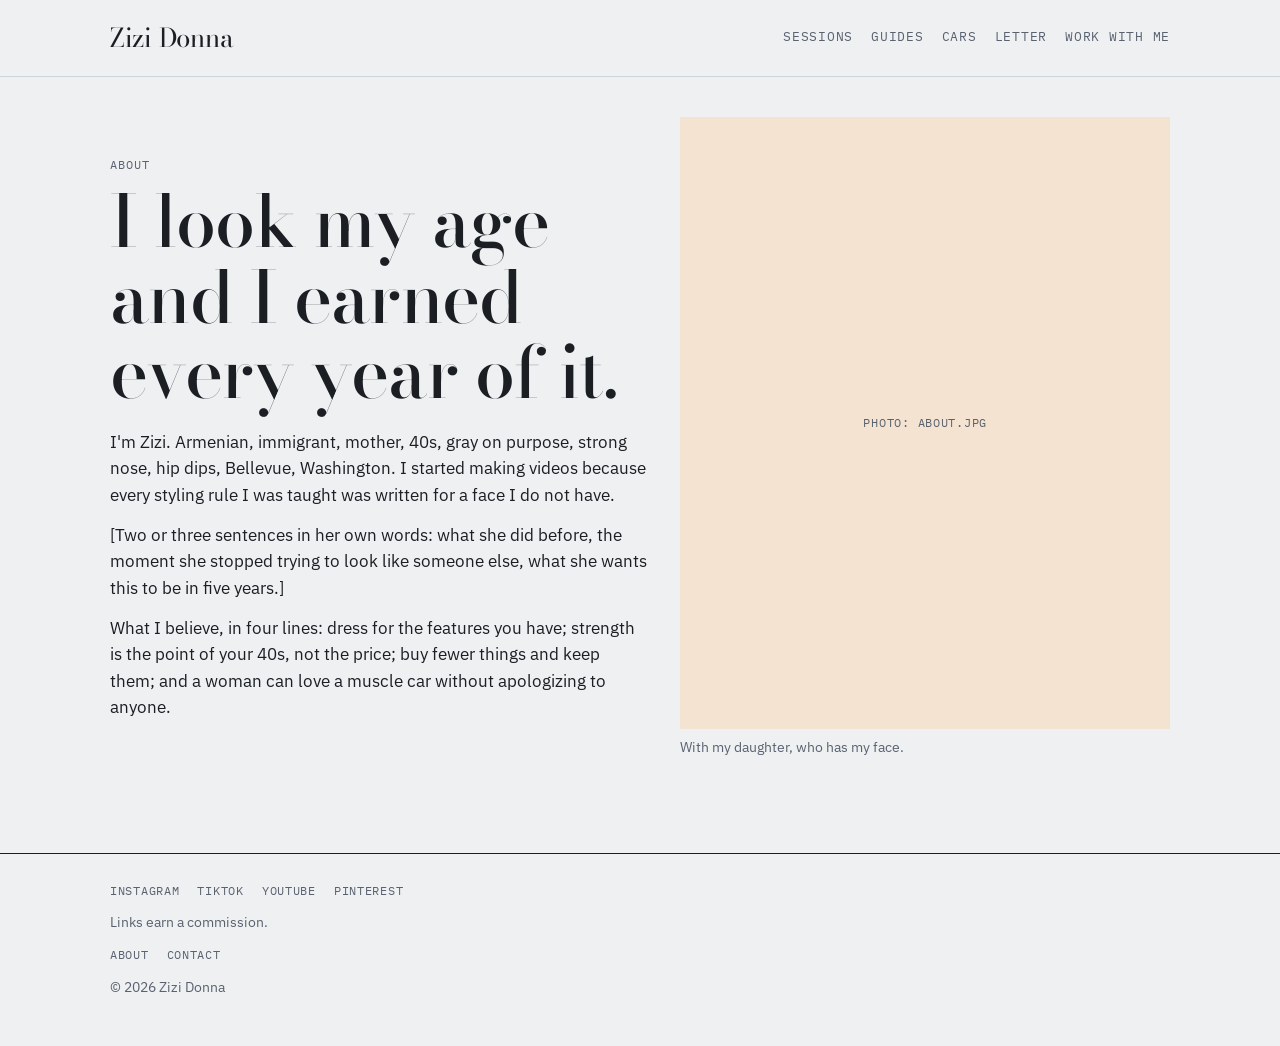
==== about/index.html @ f85c247a "Add files via upload" ====
<!doctype html>
<html lang="en">
<head>
<meta charset="utf-8">
<meta name="viewport" content="width=device-width, initial-scale=1">
<title>About Zizi Donna</title>
<meta name="description" content="Armenian, immigrant, mother, 40s, gray on purpose. Why she started and where it is going.">
<link rel="canonical" href="https://zizidonna.com/about/">
<meta property="og:type" content="profile">
<meta property="og:url" content="https://zizidonna.com/about/">
<meta property="og:title" content="About Zizi Donna">
<meta property="og:description" content="I look my age and I earned every year of it.">
<meta property="og:image" content="https://zizidonna.com/assets/img/about.jpg">
<link rel="icon" href="/assets/favicon.svg" type="image/svg+xml">
<link rel="preconnect" href="https://fonts.googleapis.com">
<link rel="preconnect" href="https://fonts.gstatic.com" crossorigin>
<link rel="stylesheet" href="https://fonts.googleapis.com/css2?family=Bodoni+Moda:opsz,wght@6..96,400;6..96,500&family=IBM+Plex+Sans:wght@400;500;600&family=IBM+Plex+Mono:wght@400;500&display=swap">
<link rel="stylesheet" href="/assets/style.css">
</head>
<body>
<a class="skip" href="#main">Skip to content</a>
<header class="site">
  <div class="wrap">
    <a class="logo" href="/">Zizi Donna</a>
    <nav class="main" aria-label="Main">
      <a href="/sessions/">Sessions</a>
      <a href="/guides/">Guides</a>
      <a href="/cars/">Cars</a>
      <a href="/letter/">Letter</a>
      <a href="/brands/">Work with me</a>
    </nav>
  </div>
</header>

<main id="main">
  <section class="wrap hero" style="padding-block:40px">
    <div>
      <p class="eyebrow">About</p>
      <h1>I look my age and I earned every year of it.</h1>
      <p style="margin-top:18px">I'm Zizi. Armenian, immigrant, mother, 40s, gray on purpose, strong nose, hip dips, Bellevue, Washington. I started making videos because every styling rule I was taught was written for a face I do not have.</p>
      <p data-todo="about-her-words">[Two or three sentences in her own words: what she did before, the moment she stopped trying to look like someone else, what she wants this to be in five years.]</p>
      <p>What I believe, in four lines: dress for the features you have; strength is the point of your 40s, not the price; buy fewer things and keep them; and a woman can love a muscle car without apologizing to anyone.</p>
    </div>
    <div class="photo">
      <img src="/assets/img/about.jpg" alt="Zizi and her daughter walking together" onerror="this.hidden=true;this.nextElementSibling.hidden=false">
      <div class="missing" hidden>Photo: about.jpg</div>
      <p class="fine" style="margin-top:8px">With my daughter, who has my face.</p>
    </div>
  </section>
</main>

<footer class="site">
  <div class="wrap">
    <nav aria-label="Social">
      <a href="https://www.instagram.com/zizidonna" rel="me">Instagram</a>
      <a href="https://www.tiktok.com/@zizidonna" rel="me">TikTok</a>
      <a href="https://www.youtube.com/@zizidonna" rel="me">YouTube</a>
      <a href="https://www.pinterest.com/zizidonna/" rel="me">Pinterest</a>
    </nav>
    <div>Links earn a commission.</div>
    <nav aria-label="Footer"><a href="/about/" aria-current="page">About</a><a href="/contact/">Contact</a></nav>
    <div>© 2026 Zizi Donna</div>
  </div>
</footer>
</body>
</html>
---- assets/style.css ----
/* zizidonna.com — one stylesheet. Identity: Bodoni display over a cool undyed-linen ground, apricot accent (Armenia's fruit) used sparingly. */
:root {
  --bg: #eef0f2;
  --surface: #f8f9fa;
  --fg: #1b1e23;
  --muted: #5a6270;
  --rule: #cfd4da;
  --accent: #c96f1f;
  --accent-dark: #a85a16;
  --accent-soft: #f4e3d1;
  --display: "Bodoni Moda", "Didot", "Bodoni 72", Georgia, serif;
  --body: "IBM Plex Sans", "Helvetica Neue", Arial, sans-serif;
  --mono: "IBM Plex Mono", "SF Mono", Menlo, monospace;
}
* { box-sizing: border-box; }
[hidden] { display: none !important; }
html { scroll-behavior: smooth; }
body { margin: 0; background: var(--bg); color: var(--fg); font: 17px/1.55 var(--body); -webkit-font-smoothing: antialiased; }
img { max-width: 100%; display: block; }
a { color: inherit; text-decoration-color: var(--accent); text-underline-offset: 2px; }
:focus-visible { outline: 2px solid var(--accent); outline-offset: 2px; }

.skip { position: absolute; left: -999px; top: 0; }
.skip:focus { left: 16px; top: 16px; background: var(--fg); color: #fff; padding: 8px 12px; z-index: 100; }

.wrap { max-width: 1100px; margin: 0 auto; padding-left: max(20px, env(safe-area-inset-left)); padding-right: max(20px, env(safe-area-inset-right)); }

/* Header */
header.site { border-bottom: 1px solid var(--rule); }
header.site .wrap { display: flex; flex-wrap: wrap; align-items: center; justify-content: space-between; gap: 8px 24px; padding-block: 18px; }
.logo { font-family: var(--display); font-size: 26px; text-decoration: none; letter-spacing: -.01em; }
nav.main { display: flex; flex-wrap: wrap; gap: 4px 18px; font-family: var(--mono); font-size: 12.5px; letter-spacing: .06em; text-transform: uppercase; }
nav.main a { text-decoration: none; color: var(--muted); padding: 6px 0; border-bottom: 2px solid transparent; }
nav.main a[aria-current="page"], nav.main a:hover { color: var(--fg); border-bottom-color: var(--accent); }

/* Type */
h1, h2, h3 { font-family: var(--display); font-weight: 500; line-height: 1.05; letter-spacing: -.01em; text-wrap: balance; margin: 0; }
h1 { font-size: clamp(38px, 7vw, 72px); }
h2 { font-size: clamp(28px, 4vw, 40px); }
h3 { font-size: 22px; }
.eyebrow { font-family: var(--mono); font-size: 12px; letter-spacing: .08em; text-transform: uppercase; color: var(--muted); margin: 0 0 10px; }
.lede { font-size: 19px; color: var(--muted); max-width: 60ch; margin: 14px 0 0; }
p { max-width: 66ch; margin: 0 0 14px; }
.fine { font-size: 14px; color: var(--muted); }

/* Sections */
section { padding-block: 56px; }
section + section { border-top: 1px solid var(--rule); }

/* Buttons */
.btn { display: inline-block; font-family: var(--mono); font-size: 13px; letter-spacing: .06em; text-transform: uppercase; text-decoration: none; padding: 14px 20px; border: 1px solid var(--fg); color: var(--fg); background: transparent; cursor: pointer; }
.btn:hover { background: var(--fg); color: #fff; }
.btn.primary { background: var(--accent); border-color: var(--accent); color: #fff; }
.btn.primary:hover { background: var(--accent-dark); border-color: var(--accent-dark); }
.btn-row { display: flex; flex-wrap: wrap; gap: 12px; margin-top: 24px; }

/* Hero */
.hero { display: grid; grid-template-columns: 1.1fr 1fr; gap: 32px; align-items: center; padding-block: 48px 40px; }
.hero .photo img, .hero .photo .missing { width: 100%; aspect-ratio: 4 / 5; object-fit: cover; max-height: 70vh; }

/* Link hub */
.hub { display: grid; gap: 10px; max-width: 640px; margin-top: 24px; }
.hub a { display: flex; justify-content: space-between; align-items: center; gap: 12px; padding: 18px 20px; border: 1px solid var(--fg); text-decoration: none; font-family: var(--mono); font-size: 13.5px; letter-spacing: .04em; text-transform: uppercase; background: var(--surface); }
.hub a:hover { background: var(--fg); color: #fff; }
.hub a .arrow { color: var(--accent); }

/* Pillars */
.pillars { display: grid; grid-template-columns: repeat(4, 1fr); gap: 18px; margin-top: 28px; }
.pillar { min-width: 0; }
.pillar img, .pillar .missing { width: 100%; aspect-ratio: 4 / 5; object-fit: cover; margin-bottom: 12px; }
.pillar h3 { margin-bottom: 6px; }
.pillar p { font-size: 15px; margin: 0; }

/* Cards */
.cards { display: grid; grid-template-columns: repeat(auto-fit, minmax(280px, 1fr)); gap: 18px; margin-top: 28px; }
.card { background: var(--surface); border: 1px solid var(--rule); padding: 22px; display: flex; flex-direction: column; gap: 10px; min-width: 0; }
.card .price { font-family: var(--display); font-size: 34px; line-height: 1; }
.card .meta { font-family: var(--mono); font-size: 12px; letter-spacing: .06em; text-transform: uppercase; color: var(--muted); }
.card p { margin: 0; font-size: 15.5px; }
.card .btn { margin-top: auto; align-self: flex-start; }

/* Two-column boxes, tables, quotes, embeds */
.two { display: grid; grid-template-columns: repeat(auto-fit, minmax(260px, 1fr)); gap: 18px; margin-top: 24px; }
.box { border: 1px solid var(--rule); padding: 18px 20px; min-width: 0; }
.box h4 { margin: 0 0 8px; font-family: var(--mono); font-size: 12px; letter-spacing: .06em; text-transform: uppercase; color: var(--muted); font-weight: 500; }
ul { padding-left: 18px; margin: 0; }
li { margin-bottom: 6px; }
li::marker { color: var(--accent); }
.tablewrap { overflow-x: auto; margin-top: 20px; }
table { border-collapse: collapse; width: 100%; font-size: 15px; }
th, td { text-align: left; vertical-align: top; padding: 10px; border-bottom: 1px solid var(--rule); }
th { font-family: var(--mono); font-size: 11.5px; letter-spacing: .06em; text-transform: uppercase; color: var(--muted); font-weight: 500; }
blockquote.pull { font-family: var(--display); font-size: clamp(24px, 3.4vw, 36px); line-height: 1.2; margin: 40px 0; padding-left: 20px; border-left: 3px solid var(--accent); max-width: 28ch; }
.embed { border: 1px solid var(--rule); background: #fff; max-width: 720px; margin-top: 20px; }
.embed iframe { display: block; width: 100%; border: 0; }
details { border-top: 1px solid var(--rule); padding: 12px 0; max-width: 66ch; }
details:last-of-type { border-bottom: 1px solid var(--rule); }
summary { cursor: pointer; font-weight: 600; }
details p { margin: 10px 0 0; }
.missing { display: flex; align-items: center; justify-content: center; text-align: center; padding: 16px; background: var(--accent-soft); color: var(--muted); font-family: var(--mono); font-size: 12px; letter-spacing: .06em; text-transform: uppercase; }
.stat { font-family: var(--display); font-size: clamp(22px, 3vw, 30px); line-height: 1.2; max-width: 36ch; margin: 24px 0 0; }

/* Footer */
footer.site { border-top: 1px solid var(--fg); margin-top: 40px; padding-block: 28px 48px; font-size: 14px; color: var(--muted); }
footer.site .wrap { display: grid; gap: 12px; }
footer.site nav { display: flex; flex-wrap: wrap; gap: 6px 18px; font-family: var(--mono); font-size: 12px; letter-spacing: .06em; text-transform: uppercase; }
footer.site a { text-decoration: none; color: var(--muted); }
footer.site a:hover { color: var(--fg); }

@media (max-width: 820px) {
  .hero { grid-template-columns: 1fr; gap: 24px; padding-block: 32px 28px; }
  .hero .photo img, .hero .photo .missing { max-height: 52vh; }
  .pillars { grid-template-columns: repeat(2, 1fr); gap: 14px; }
  section { padding-block: 40px; }
}
@media (prefers-reduced-motion: reduce) { html { scroll-behavior: auto; } }
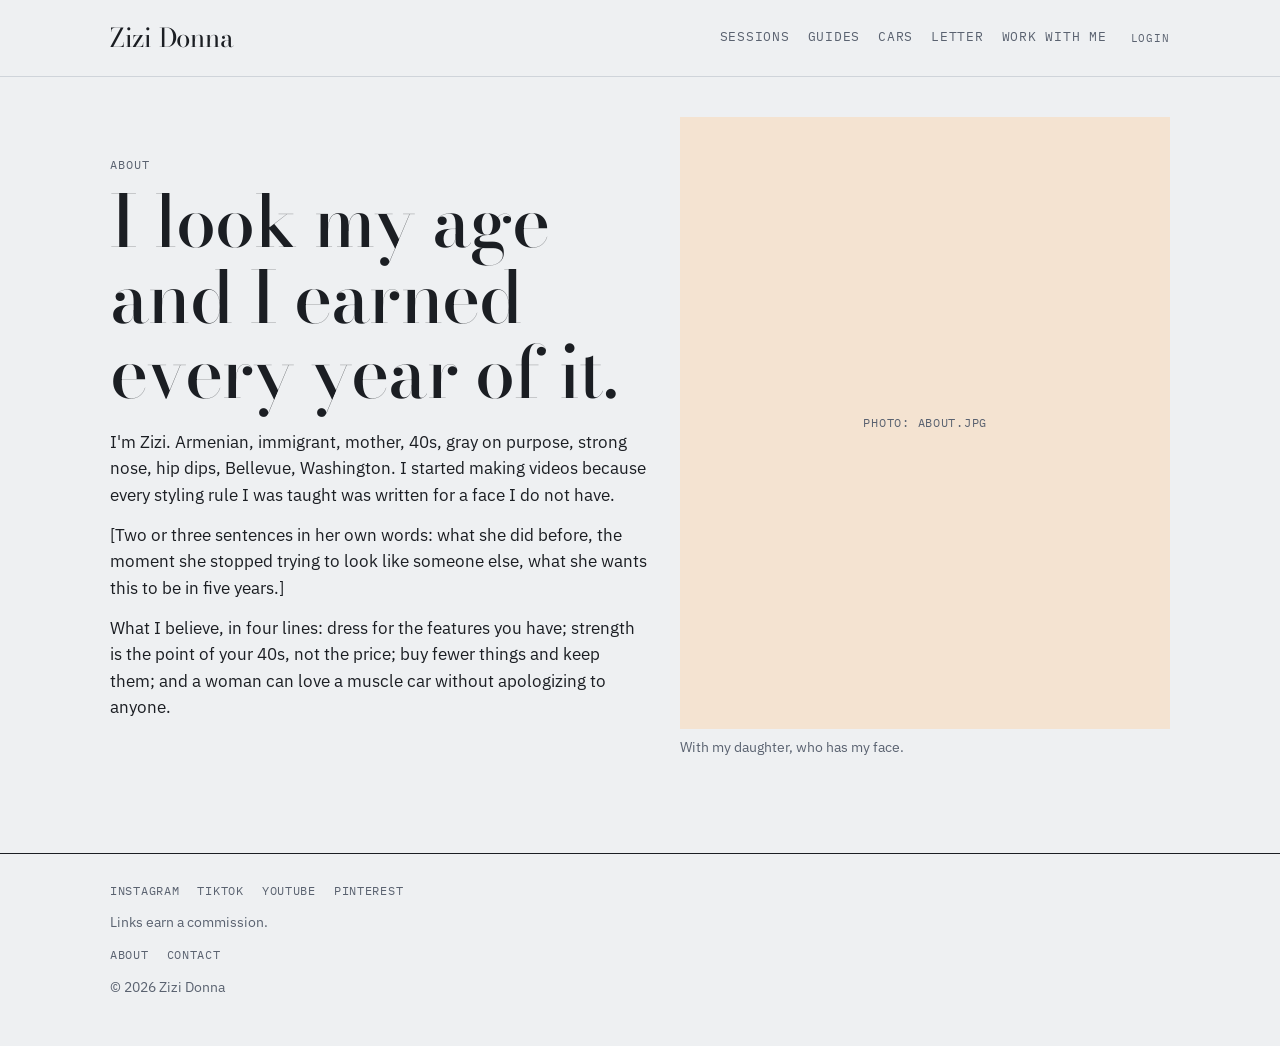
==== commit 4c9f6f74: "Add files via upload" ====
--- a/about/index.html
+++ b/about/index.html
@@ -29,6 +29,7 @@
       <a href="/letter/">Letter</a>
       <a href="/brands/">Work with me</a>
     </nav>
+    <a class="login" href="/dashboard/">Login</a>
   </div>
 </header>
 
--- a/assets/style.css
+++ b/assets/style.css
@@ -32,6 +32,14 @@
 nav.main { display: flex; flex-wrap: wrap; gap: 4px 18px; font-family: var(--mono); font-size: 12.5px; letter-spacing: .06em; text-transform: uppercase; }
 nav.main a { text-decoration: none; color: var(--muted); padding: 6px 0; border-bottom: 2px solid transparent; }
 nav.main a[aria-current="page"], nav.main a:hover { color: var(--fg); border-bottom-color: var(--accent); }
+/* Login: after the nav, far right, quieter than the nav links. Below 700px it moves up beside the logo so the nav keeps its own line. */
+header.site nav.main { margin-left: auto; }
+header.site .login { font-family: var(--mono); font-size: 11px; letter-spacing: .08em; text-transform: uppercase; color: var(--muted); text-decoration: none; padding: 6px 0; }
+header.site .login:hover, header.site .login[aria-current="page"] { color: var(--fg); text-decoration: underline; }
+@media (max-width: 700px) {
+  header.site .login { order: 1; }
+  header.site nav.main { order: 2; flex-basis: 100%; margin-left: 0; }
+}
 
 /* Type */
 h1, h2, h3 { font-family: var(--display); font-weight: 500; line-height: 1.05; letter-spacing: -.01em; text-wrap: balance; margin: 0; }
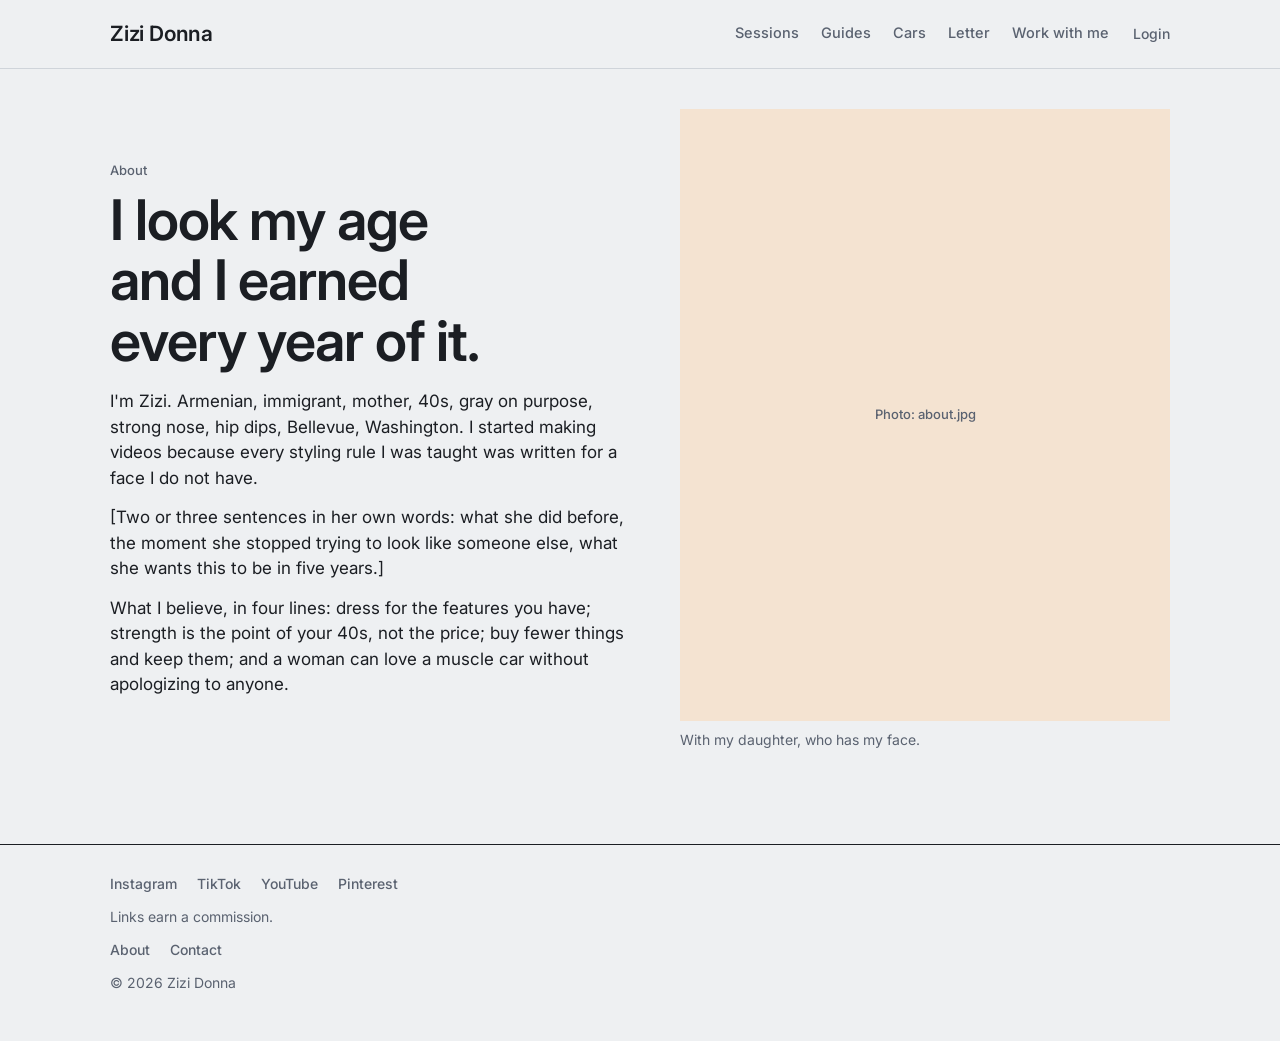
==== commit 2b8bf9a5: "Add files via upload" ====
--- a/about/index.html
+++ b/about/index.html
@@ -14,8 +14,8 @@
 <link rel="icon" href="/assets/favicon.svg" type="image/svg+xml">
 <link rel="preconnect" href="https://fonts.googleapis.com">
 <link rel="preconnect" href="https://fonts.gstatic.com" crossorigin>
-<link rel="stylesheet" href="https://fonts.googleapis.com/css2?family=Bodoni+Moda:opsz,wght@6..96,400;6..96,500&family=IBM+Plex+Sans:wght@400;500;600&family=IBM+Plex+Mono:wght@400;500&display=swap">
-<link rel="stylesheet" href="/assets/style.css">
+<link rel="stylesheet" href="https://fonts.googleapis.com/css2?family=Inter:wght@400;500;600;700&display=swap">
+<link rel="stylesheet" href="/assets/style.css?v=3">
 </head>
 <body>
 <a class="skip" href="#main">Skip to content</a>
--- a/assets/style.css
+++ b/assets/style.css
@@ -1,4 +1,6 @@
-/* zizidonna.com — one stylesheet. Identity: Bodoni display over a cool undyed-linen ground, apricot accent (Armenia's fruit) used sparingly. */
+/* zizidonna.com — one stylesheet.
+   Type: the system sans (San Francisco on Apple devices, Segoe/Roboto elsewhere) with Inter as the web fallback,
+   the same family Apple's own site reads in. Cool undyed-linen ground, apricot accent used sparingly. */
 :root {
   --bg: #eef0f2;
   --surface: #f8f9fa;
@@ -8,14 +10,14 @@
   --accent: #c96f1f;
   --accent-dark: #a85a16;
   --accent-soft: #f4e3d1;
-  --display: "Bodoni Moda", "Didot", "Bodoni 72", Georgia, serif;
-  --body: "IBM Plex Sans", "Helvetica Neue", Arial, sans-serif;
-  --mono: "IBM Plex Mono", "SF Mono", Menlo, monospace;
+  --display: -apple-system, BlinkMacSystemFont, "SF Pro Display", "Inter", "Helvetica Neue", Arial, sans-serif;
+  --body: -apple-system, BlinkMacSystemFont, "SF Pro Text", "Inter", "Helvetica Neue", Arial, sans-serif;
+  --mono: -apple-system, BlinkMacSystemFont, "SF Pro Text", "Inter", "Helvetica Neue", Arial, sans-serif;
 }
 * { box-sizing: border-box; }
 [hidden] { display: none !important; }
 html { scroll-behavior: smooth; }
-body { margin: 0; background: var(--bg); color: var(--fg); font: 17px/1.55 var(--body); -webkit-font-smoothing: antialiased; }
+body { margin: 0; background: var(--bg); color: var(--fg); font: 17px/1.5 var(--body); -webkit-font-smoothing: antialiased; }
 img { max-width: 100%; display: block; }
 a { color: inherit; text-decoration-color: var(--accent); text-underline-offset: 2px; }
 :focus-visible { outline: 2px solid var(--accent); outline-offset: 2px; }
@@ -27,14 +29,14 @@
 
 /* Header */
 header.site { border-bottom: 1px solid var(--rule); }
-header.site .wrap { display: flex; flex-wrap: wrap; align-items: center; justify-content: space-between; gap: 8px 24px; padding-block: 18px; }
-.logo { font-family: var(--display); font-size: 26px; text-decoration: none; letter-spacing: -.01em; }
-nav.main { display: flex; flex-wrap: wrap; gap: 4px 18px; font-family: var(--mono); font-size: 12.5px; letter-spacing: .06em; text-transform: uppercase; }
+header.site .wrap { display: flex; flex-wrap: wrap; align-items: center; justify-content: space-between; gap: 8px 24px; padding-block: 16px; }
+.logo { font-family: var(--display); font-weight: 600; font-size: 21px; text-decoration: none; letter-spacing: -.01em; }
+nav.main { display: flex; flex-wrap: wrap; gap: 4px 22px; font-size: 14.5px; font-weight: 500; }
 nav.main a { text-decoration: none; color: var(--muted); padding: 6px 0; border-bottom: 2px solid transparent; }
 nav.main a[aria-current="page"], nav.main a:hover { color: var(--fg); border-bottom-color: var(--accent); }
 /* Login: after the nav, far right, quieter than the nav links. Below 700px it moves up beside the logo so the nav keeps its own line. */
 header.site nav.main { margin-left: auto; }
-header.site .login { font-family: var(--mono); font-size: 11px; letter-spacing: .08em; text-transform: uppercase; color: var(--muted); text-decoration: none; padding: 6px 0; }
+header.site .login { font-size: 14px; font-weight: 500; color: var(--muted); text-decoration: none; padding: 6px 0; }
 header.site .login:hover, header.site .login[aria-current="page"] { color: var(--fg); text-decoration: underline; }
 @media (max-width: 700px) {
   header.site .login { order: 1; }
@@ -42,12 +44,12 @@
 }
 
 /* Type */
-h1, h2, h3 { font-family: var(--display); font-weight: 500; line-height: 1.05; letter-spacing: -.01em; text-wrap: balance; margin: 0; }
-h1 { font-size: clamp(38px, 7vw, 72px); }
-h2 { font-size: clamp(28px, 4vw, 40px); }
-h3 { font-size: 22px; }
-.eyebrow { font-family: var(--mono); font-size: 12px; letter-spacing: .08em; text-transform: uppercase; color: var(--muted); margin: 0 0 10px; }
-.lede { font-size: 19px; color: var(--muted); max-width: 60ch; margin: 14px 0 0; }
+h1, h2, h3 { font-family: var(--display); font-weight: 600; line-height: 1.08; letter-spacing: -.02em; text-wrap: balance; margin: 0; }
+h1 { font-size: clamp(34px, 5.5vw, 56px); }
+h2 { font-size: clamp(26px, 3.4vw, 36px); letter-spacing: -.015em; }
+h3 { font-size: 20px; letter-spacing: -.01em; }
+.eyebrow { font-size: 13px; font-weight: 500; color: var(--muted); margin: 0 0 10px; }
+.lede { font-size: 19px; line-height: 1.4; color: var(--muted); max-width: 60ch; margin: 14px 0 0; }
 p { max-width: 66ch; margin: 0 0 14px; }
 .fine { font-size: 14px; color: var(--muted); }
 
@@ -56,7 +58,7 @@
 section + section { border-top: 1px solid var(--rule); }
 
 /* Buttons */
-.btn { display: inline-block; font-family: var(--mono); font-size: 13px; letter-spacing: .06em; text-transform: uppercase; text-decoration: none; padding: 14px 20px; border: 1px solid var(--fg); color: var(--fg); background: transparent; cursor: pointer; }
+.btn { display: inline-block; font-size: 15px; font-weight: 500; text-decoration: none; padding: 12px 18px; border: 1px solid var(--fg); color: var(--fg); background: transparent; cursor: pointer; }
 .btn:hover { background: var(--fg); color: #fff; }
 .btn.primary { background: var(--accent); border-color: var(--accent); color: #fff; }
 .btn.primary:hover { background: var(--accent-dark); border-color: var(--accent-dark); }
@@ -68,7 +70,7 @@
 
 /* Link hub */
 .hub { display: grid; gap: 10px; max-width: 640px; margin-top: 24px; }
-.hub a { display: flex; justify-content: space-between; align-items: center; gap: 12px; padding: 18px 20px; border: 1px solid var(--fg); text-decoration: none; font-family: var(--mono); font-size: 13.5px; letter-spacing: .04em; text-transform: uppercase; background: var(--surface); }
+.hub a { display: flex; justify-content: space-between; align-items: center; gap: 12px; padding: 16px 20px; border: 1px solid var(--fg); text-decoration: none; font-size: 16px; font-weight: 500; background: var(--surface); }
 .hub a:hover { background: var(--fg); color: #fff; }
 .hub a .arrow { color: var(--accent); }
 
@@ -82,36 +84,36 @@
 /* Cards */
 .cards { display: grid; grid-template-columns: repeat(auto-fit, minmax(280px, 1fr)); gap: 18px; margin-top: 28px; }
 .card { background: var(--surface); border: 1px solid var(--rule); padding: 22px; display: flex; flex-direction: column; gap: 10px; min-width: 0; }
-.card .price { font-family: var(--display); font-size: 34px; line-height: 1; }
-.card .meta { font-family: var(--mono); font-size: 12px; letter-spacing: .06em; text-transform: uppercase; color: var(--muted); }
+.card .price { font-family: var(--display); font-weight: 600; font-size: 32px; line-height: 1; letter-spacing: -.02em; }
+.card .meta { font-size: 13.5px; font-weight: 500; color: var(--muted); }
 .card p { margin: 0; font-size: 15.5px; }
 .card .btn { margin-top: auto; align-self: flex-start; }
 
 /* Two-column boxes, tables, quotes, embeds */
 .two { display: grid; grid-template-columns: repeat(auto-fit, minmax(260px, 1fr)); gap: 18px; margin-top: 24px; }
 .box { border: 1px solid var(--rule); padding: 18px 20px; min-width: 0; }
-.box h4 { margin: 0 0 8px; font-family: var(--mono); font-size: 12px; letter-spacing: .06em; text-transform: uppercase; color: var(--muted); font-weight: 500; }
+.box h4 { margin: 0 0 8px; font-size: 13.5px; font-weight: 600; color: var(--muted); }
 ul { padding-left: 18px; margin: 0; }
 li { margin-bottom: 6px; }
 li::marker { color: var(--accent); }
 .tablewrap { overflow-x: auto; margin-top: 20px; }
 table { border-collapse: collapse; width: 100%; font-size: 15px; }
 th, td { text-align: left; vertical-align: top; padding: 10px; border-bottom: 1px solid var(--rule); }
-th { font-family: var(--mono); font-size: 11.5px; letter-spacing: .06em; text-transform: uppercase; color: var(--muted); font-weight: 500; }
-blockquote.pull { font-family: var(--display); font-size: clamp(24px, 3.4vw, 36px); line-height: 1.2; margin: 40px 0; padding-left: 20px; border-left: 3px solid var(--accent); max-width: 28ch; }
+th { font-size: 13px; font-weight: 600; color: var(--muted); }
+blockquote.pull { font-family: var(--display); font-weight: 600; font-size: clamp(22px, 3vw, 30px); line-height: 1.2; letter-spacing: -.015em; margin: 40px 0; padding-left: 20px; border-left: 3px solid var(--accent); max-width: 28ch; }
 .embed { border: 1px solid var(--rule); background: #fff; max-width: 720px; margin-top: 20px; }
 .embed iframe { display: block; width: 100%; border: 0; }
 details { border-top: 1px solid var(--rule); padding: 12px 0; max-width: 66ch; }
 details:last-of-type { border-bottom: 1px solid var(--rule); }
 summary { cursor: pointer; font-weight: 600; }
 details p { margin: 10px 0 0; }
-.missing { display: flex; align-items: center; justify-content: center; text-align: center; padding: 16px; background: var(--accent-soft); color: var(--muted); font-family: var(--mono); font-size: 12px; letter-spacing: .06em; text-transform: uppercase; }
-.stat { font-family: var(--display); font-size: clamp(22px, 3vw, 30px); line-height: 1.2; max-width: 36ch; margin: 24px 0 0; }
+.missing { display: flex; align-items: center; justify-content: center; text-align: center; padding: 16px; background: var(--accent-soft); color: var(--muted); font-size: 13px; font-weight: 500; }
+.stat { font-family: var(--display); font-weight: 600; font-size: clamp(22px, 3vw, 30px); line-height: 1.2; letter-spacing: -.015em; max-width: 36ch; margin: 24px 0 0; }
 
 /* Footer */
 footer.site { border-top: 1px solid var(--fg); margin-top: 40px; padding-block: 28px 48px; font-size: 14px; color: var(--muted); }
 footer.site .wrap { display: grid; gap: 12px; }
-footer.site nav { display: flex; flex-wrap: wrap; gap: 6px 18px; font-family: var(--mono); font-size: 12px; letter-spacing: .06em; text-transform: uppercase; }
+footer.site nav { display: flex; flex-wrap: wrap; gap: 6px 20px; font-size: 14px; font-weight: 500; }
 footer.site a { text-decoration: none; color: var(--muted); }
 footer.site a:hover { color: var(--fg); }
 
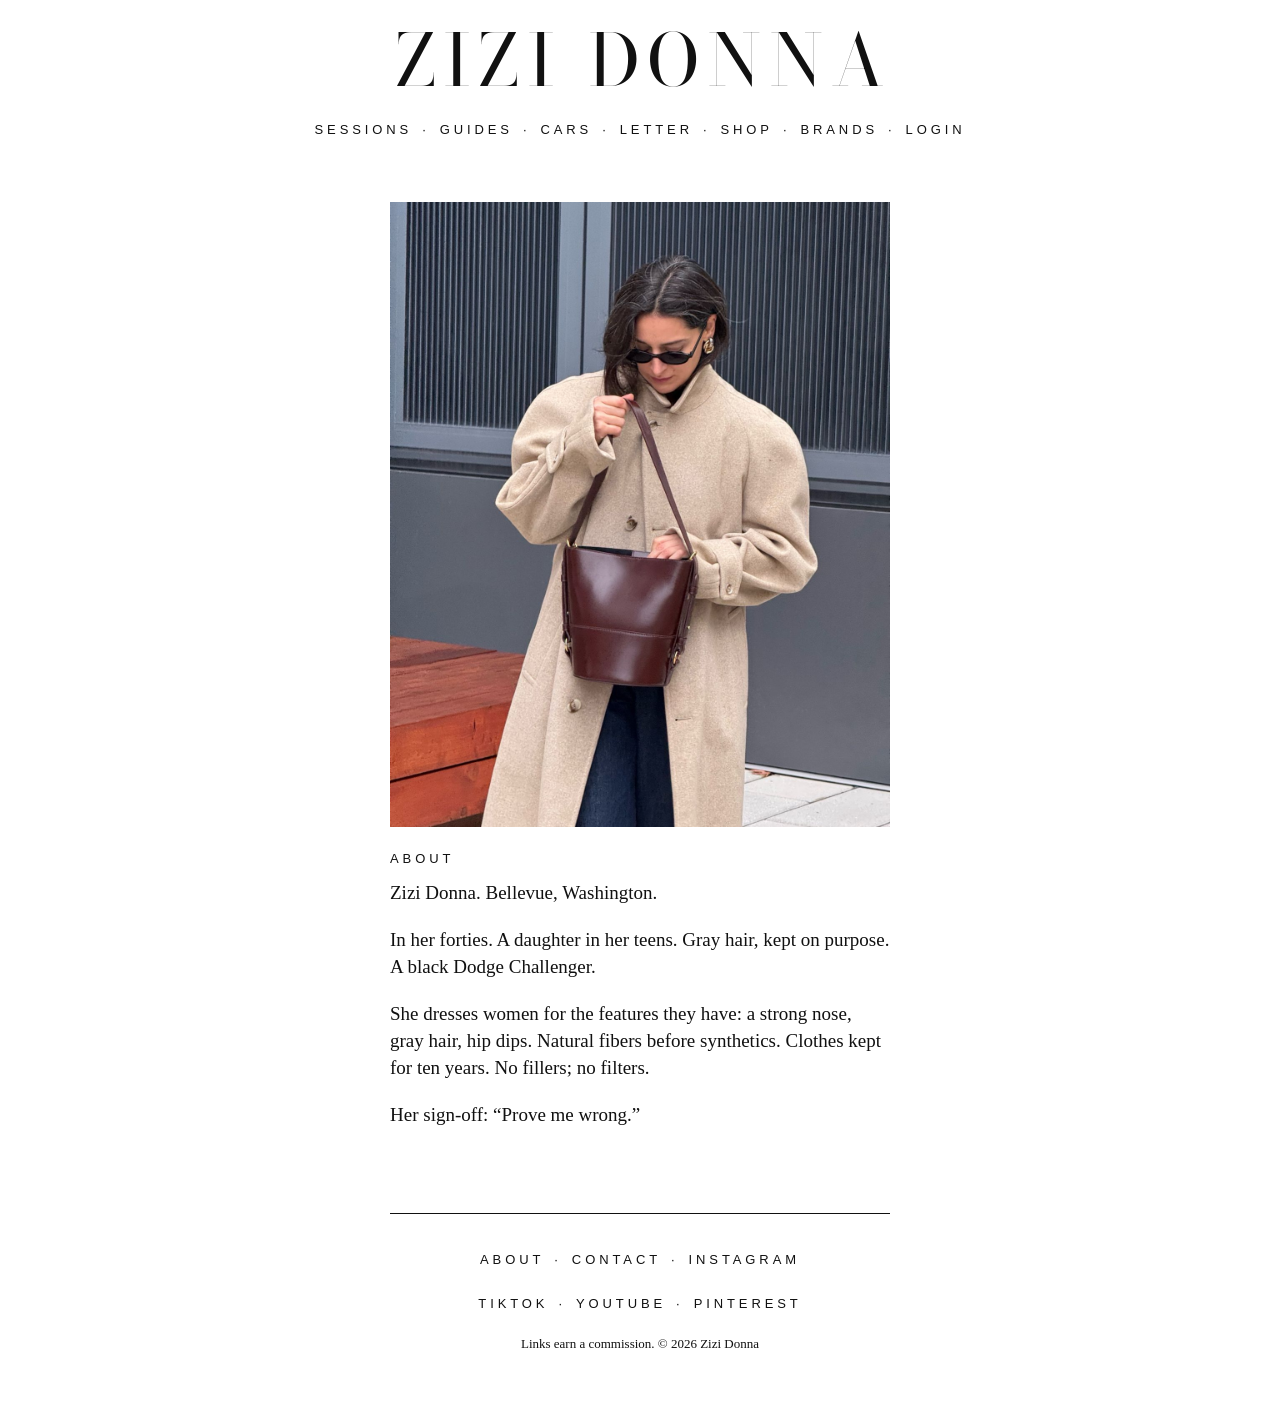
==== commit fdb240b0: "Add files via upload" ====
--- a/about/index.html
+++ b/about/index.html
@@ -3,65 +3,46 @@
 <head>
 <meta charset="utf-8">
 <meta name="viewport" content="width=device-width, initial-scale=1">
-<title>About Zizi Donna</title>
-<meta name="description" content="Armenian, immigrant, mother, 40s, gray on purpose. Why she started and where it is going.">
+<title>About · Zizi Donna</title>
+<meta name="description" content="Zizi Donna. Bellevue, Washington. She dresses women for the features they have. Natural fibers, clothes kept for years, no fillers, no filters.">
 <link rel="canonical" href="https://zizidonna.com/about/">
 <meta property="og:type" content="profile">
 <meta property="og:url" content="https://zizidonna.com/about/">
-<meta property="og:title" content="About Zizi Donna">
-<meta property="og:description" content="I look my age and I earned every year of it.">
-<meta property="og:image" content="https://zizidonna.com/assets/img/about.jpg">
+<meta property="og:title" content="About · Zizi Donna">
+<meta property="og:description" content="Zizi Donna. Bellevue, Washington. She dresses women for the features they have. Natural fibers, clothes kept for years, no fillers, no filters.">
+<meta property="og:image" content="https://zizidonna.com/assets/img/plate-oatmeal-coat.jpg">
 <link rel="icon" href="/assets/favicon.svg" type="image/svg+xml">
 <link rel="preconnect" href="https://fonts.googleapis.com">
 <link rel="preconnect" href="https://fonts.gstatic.com" crossorigin>
-<link rel="stylesheet" href="https://fonts.googleapis.com/css2?family=Inter:wght@400;500;600;700&display=swap">
-<link rel="stylesheet" href="/assets/style.css?v=3">
+<link rel="stylesheet" href="https://fonts.googleapis.com/css2?family=Bodoni+Moda:opsz,wght@6..96,400&display=swap">
+<link rel="stylesheet" href="/assets/style.css?v=4">
 </head>
 <body>
 <a class="skip" href="#main">Skip to content</a>
 <header class="site">
-  <div class="wrap">
-    <a class="logo" href="/">Zizi Donna</a>
-    <nav class="main" aria-label="Main">
-      <a href="/sessions/">Sessions</a>
-      <a href="/guides/">Guides</a>
-      <a href="/cars/">Cars</a>
-      <a href="/letter/">Letter</a>
-      <a href="/brands/">Work with me</a>
-    </nav>
-    <a class="login" href="/dashboard/">Login</a>
-  </div>
+  <a class="logo" href="/">Zizi Donna</a>
+  <nav class="main" aria-label="Main">
+    <span class="row"><a href="/sessions/">Sessions</a><span class="dot" aria-hidden="true">·</span><a href="/guides/">Guides</a><span class="dot" aria-hidden="true">·</span><a href="/cars/">Cars</a><span class="dot" aria-hidden="true">·</span><a href="/letter/">Letter</a><span class="dot" aria-hidden="true">·</span></span><span class="row"><a href="https://shopmy.us/zizidonna" target="_blank" rel="noopener">Shop<span class="vh"> (shopmy.us, opens in a new tab)</span></a><span class="dot" aria-hidden="true">·</span><a href="/brands/">Brands</a><span class="dot" aria-hidden="true">·</span><a class="login" href="/dashboard/">Login</a></span>
+  </nav>
 </header>
 
-<main id="main">
-  <section class="wrap hero" style="padding-block:40px">
-    <div>
-      <p class="eyebrow">About</p>
-      <h1>I look my age and I earned every year of it.</h1>
-      <p style="margin-top:18px">I'm Zizi. Armenian, immigrant, mother, 40s, gray on purpose, strong nose, hip dips, Bellevue, Washington. I started making videos because every styling rule I was taught was written for a face I do not have.</p>
-      <p data-todo="about-her-words">[Two or three sentences in her own words: what she did before, the moment she stopped trying to look like someone else, what she wants this to be in five years.]</p>
-      <p>What I believe, in four lines: dress for the features you have; strength is the point of your 40s, not the price; buy fewer things and keep them; and a woman can love a muscle car without apologizing to anyone.</p>
-    </div>
-    <div class="photo">
-      <img src="/assets/img/about.jpg" alt="Zizi and her daughter walking together" onerror="this.hidden=true;this.nextElementSibling.hidden=false">
-      <div class="missing" hidden>Photo: about.jpg</div>
-      <p class="fine" style="margin-top:8px">With my daughter, who has my face.</p>
-    </div>
-  </section>
+<main id="main" class="plate">
+  <figure>
+    <img src="/assets/img/plate-oatmeal-coat.jpg" width="1200" height="1500" alt="Zizi Donna in an oatmeal wool coat with a dark brown leather bucket bag, gray in her hair" fetchpriority="high" decoding="async">
+    <figcaption>
+      <h1 class="label">About</h1>
+      <p>Zizi Donna. Bellevue, Washington.</p>
+      <p>In her forties. A daughter in her teens. Gray hair, kept on purpose. A black Dodge Challenger.</p>
+      <p>She dresses women for the features they have: a strong nose, gray hair, hip dips. Natural fibers before synthetics. Clothes kept for ten years. No fillers; no filters.</p>
+      <p data-todo="about-her-words" hidden></p>
+      <p>Her sign-off: “Prove me wrong.”</p>
+    </figcaption>
+  </figure>
 </main>
 
 <footer class="site">
-  <div class="wrap">
-    <nav aria-label="Social">
-      <a href="https://www.instagram.com/zizidonna" rel="me">Instagram</a>
-      <a href="https://www.tiktok.com/@zizidonna" rel="me">TikTok</a>
-      <a href="https://www.youtube.com/@zizidonna" rel="me">YouTube</a>
-      <a href="https://www.pinterest.com/zizidonna/" rel="me">Pinterest</a>
-    </nav>
-    <div>Links earn a commission.</div>
-    <nav aria-label="Footer"><a href="/about/" aria-current="page">About</a><a href="/contact/">Contact</a></nav>
-    <div>© 2026 Zizi Donna</div>
-  </div>
+  <nav aria-label="Footer"><span class="row"><a href="/about/" aria-current="page">About</a><span class="dot" aria-hidden="true">·</span><a href="/contact/">Contact</a><span class="dot" aria-hidden="true">·</span><a href="https://www.instagram.com/zizidonna" rel="me">Instagram</a></span><span class="row"><a href="https://www.tiktok.com/@zizidonna" rel="me">TikTok</a><span class="dot" aria-hidden="true">·</span><a href="https://www.youtube.com/@zizidonna" rel="me">YouTube</a><span class="dot" aria-hidden="true">·</span><a href="https://www.pinterest.com/zizidonna/" rel="me">Pinterest</a></span></nav>
+  <p class="fine">Links earn a commission. © 2026 Zizi Donna</p>
 </footer>
 </body>
 </html>
--- a/assets/style.css
+++ b/assets/style.css
@@ -1,126 +1,118 @@
-/* zizidonna.com — one stylesheet.
-   Type: the system sans (San Francisco on Apple devices, Segoe/Roboto elsewhere) with Inter as the web fallback,
-   the same family Apple's own site reads in. Cool undyed-linen ground, apricot accent used sparingly. */
-:root {
-  --bg: #eef0f2;
-  --surface: #f8f9fa;
-  --fg: #1b1e23;
-  --muted: #5a6270;
-  --rule: #cfd4da;
-  --accent: #c96f1f;
-  --accent-dark: #a85a16;
-  --accent-soft: #f4e3d1;
-  --display: -apple-system, BlinkMacSystemFont, "SF Pro Display", "Inter", "Helvetica Neue", Arial, sans-serif;
-  --body: -apple-system, BlinkMacSystemFont, "SF Pro Text", "Inter", "Helvetica Neue", Arial, sans-serif;
-  --mono: -apple-system, BlinkMacSystemFont, "SF Pro Text", "Inter", "Helvetica Neue", Arial, sans-serif;
+/* zizidonna.com · style.css · v4 · public pages only (the dashboard loads /dashboard/base.css) */
+:root{
+  --bg:#fff;--fg:#111;
+  --display:"Bodoni Moda","Bodoni 72",Didot,"Didot LT STD","Playfair Display",Georgia,serif;
+  --sans:-apple-system,BlinkMacSystemFont,"Helvetica Neue",Arial,sans-serif;
+  --serif:Georgia,"Noto Serif","Times New Roman",serif;
+  --col:500px;--grid:1140px;
 }
-* { box-sizing: border-box; }
-[hidden] { display: none !important; }
-html { scroll-behavior: smooth; }
-body { margin: 0; background: var(--bg); color: var(--fg); font: 17px/1.5 var(--body); -webkit-font-smoothing: antialiased; }
-img { max-width: 100%; display: block; }
-a { color: inherit; text-decoration-color: var(--accent); text-underline-offset: 2px; }
-:focus-visible { outline: 2px solid var(--accent); outline-offset: 2px; }
+*{box-sizing:border-box}
+html{-webkit-text-size-adjust:100%}
+body{margin:0;background:var(--bg);color:var(--fg);font:400 19px/27px var(--serif)}
+img{display:block;max-width:100%;height:auto}
+a{color:inherit;text-decoration:none}
+[hidden]{display:none!important}
+:focus-visible{outline:2px solid var(--fg);outline-offset:3px}
+.vh{position:absolute;width:1px;height:1px;margin:-1px;padding:0;overflow:hidden;clip:rect(0 0 0 0);white-space:nowrap;border:0}
+.skip{position:absolute;left:-9999px;top:0;padding:12px 16px;background:var(--bg);font:400 17px/20px var(--sans)}
+.skip:focus{left:16px;z-index:1}
 
-.skip { position: absolute; left: -999px; top: 0; }
-.skip:focus { left: 16px; top: 16px; background: var(--fg); color: #fff; padding: 8px 12px; z-index: 100; }
+/* the label face: nav, Login, h1/h2 labels, buttons, footer, the 404 link line */
+.label,nav.main,footer.site,.act{font:400 13px/16px var(--sans);text-transform:uppercase;letter-spacing:.3em}
 
-.wrap { max-width: 1100px; margin: 0 auto; padding-left: max(20px, env(safe-area-inset-left)); padding-right: max(20px, env(safe-area-inset-right)); }
+/* header */
+header.site{text-align:center;padding:24px 16px 0}
+.logo{display:inline-block;font:400 72px/1 var(--display);text-transform:uppercase;letter-spacing:.12em;margin-left:.12em}
+nav.main{margin-top:12px}
+nav.main .row{display:inline}
+nav.main a{display:inline-block;padding:14px 8px}
+.dot{padding:0 2px}
+nav.main a[aria-current="page"]{text-decoration:underline;text-decoration-thickness:1px;text-underline-offset:6px}
+/* .login on the header's Login link is a hook for scripts and the README, not a style: the link is set by nav.main a like its neighbours */
 
-/* Header */
-header.site { border-bottom: 1px solid var(--rule); }
-header.site .wrap { display: flex; flex-wrap: wrap; align-items: center; justify-content: space-between; gap: 8px 24px; padding-block: 16px; }
-.logo { font-family: var(--display); font-weight: 600; font-size: 21px; text-decoration: none; letter-spacing: -.01em; }
-nav.main { display: flex; flex-wrap: wrap; gap: 4px 22px; font-size: 14.5px; font-weight: 500; }
-nav.main a { text-decoration: none; color: var(--muted); padding: 6px 0; border-bottom: 2px solid transparent; }
-nav.main a[aria-current="page"], nav.main a:hover { color: var(--fg); border-bottom-color: var(--accent); }
-/* Login: after the nav, far right, quieter than the nav links. Below 700px it moves up beside the logo so the nav keeps its own line. */
-header.site nav.main { margin-left: auto; }
-header.site .login { font-size: 14px; font-weight: 500; color: var(--muted); text-decoration: none; padding: 6px 0; }
-header.site .login:hover, header.site .login[aria-current="page"] { color: var(--fg); text-decoration: underline; }
-@media (max-width: 700px) {
-  header.site .login { order: 1; }
-  header.site nav.main { order: 2; flex-basis: 100%; margin-left: 0; }
+/* home */
+main{margin-top:50px}
+/* .grid, .after and main.plate are content-box: --grid and --col measure the pictures and the text, the gutters sit outside, so the home grid is 1140 and a plate 500, the width of the footer hairline */
+.grid{box-sizing:content-box;max-width:var(--grid);margin:0 auto;padding:0 20px;display:grid;grid-template-columns:repeat(3,1fr);gap:18px}
+.grid a{display:block}
+.grid img{width:100%;aspect-ratio:4/5;object-fit:cover}
+.after{box-sizing:content-box;max-width:var(--col);margin:50px auto 0;padding:0 16px}
+
+/* plate pages */
+main.plate{box-sizing:content-box;max-width:var(--col);margin:50px auto 0;padding:0 16px}
+figure{margin:0}
+figure img{width:100%;aspect-ratio:4/5;object-fit:cover}
+figcaption{margin-top:24px}
+.label{display:block;margin:0 0 12px}
+/* guard: a heading that misses .label still sets at 19/27, never the browser's bold 38 px over the body's 27 px line */
+h1,h2,h3{font:inherit;margin:0 0 12px}
+p{margin:0 0 20px;overflow-wrap:anywhere}
+ul{margin:0 0 20px;padding-left:1.2em}
+figcaption>:last-child,.after>:last-child{margin-bottom:0}
+p a,li a{text-decoration:underline;text-decoration-thickness:1px;text-underline-offset:4px}
+/* the booking and notice links: a label word with a hairline under it and no box (none of the references has a bordered button); 44 px tall (16 + 14 + 14), on its own line */
+.act{display:inline-block;margin:0 0 24px;padding:14px 0;text-decoration:underline;text-decoration-thickness:1px;text-underline-offset:6px}
+.embed{margin:0 0 20px}
+.embed iframe{display:block;width:100%;border:0}
+/* the two Tally forms are taller than their height attributes (the partnership form about 730 px, the contact form about 630) and no script sizes them, so the frames get their full height here; the attributes and the URLs stay as they are */
+.embed iframe[src^="https://tally.so/embed/OQDqX8"]{height:780px}
+.embed iframe[src^="https://tally.so/embed/X5xALj"]{height:680px}
+
+/* footer */
+footer.site{max-width:var(--col);margin:85px auto 0;padding:24px 16px 48px;border-top:1px solid var(--fg);text-align:center}
+body.home footer.site{max-width:var(--grid)}
+footer.site a{display:inline-block;padding:14px 8px}
+/* plate pages: the six footer words need about 680 px at 13px/.3em and the column is 468, so they are set as two deliberate rows (About · Contact · Instagram / TikTok · YouTube · Pinterest) with the same .row spans the header uses; the home's 1140 px footer holds them on one line and carries no rows */
+body:not(.home) footer.site .row{display:block}
+/* the fine print is a sentence, so it is set in the serif, lowercase and untracked, at the label size (13 on a desk, 17 on the phone: no fourth size); quieter than the nav above it, as the legal lines on the reference sites are */
+footer.site .fine{font:400 13px/20px var(--serif);text-transform:none;letter-spacing:0;margin:8px 0 0;overflow-wrap:normal;text-wrap:balance}
+
+/* 760–1199: three columns still, the name smaller */
+@media (max-width:1199px){
+  .logo{font-size:56px}
 }
 
-/* Type */
-h1, h2, h3 { font-family: var(--display); font-weight: 600; line-height: 1.08; letter-spacing: -.02em; text-wrap: balance; margin: 0; }
-h1 { font-size: clamp(34px, 5.5vw, 56px); }
-h2 { font-size: clamp(26px, 3.4vw, 36px); letter-spacing: -.015em; }
-h3 { font-size: 20px; letter-spacing: -.01em; }
-.eyebrow { font-size: 13px; font-weight: 500; color: var(--muted); margin: 0 0 10px; }
-.lede { font-size: 19px; line-height: 1.4; color: var(--muted); max-width: 60ch; margin: 14px 0 0; }
-p { max-width: 66ch; margin: 0 0 14px; }
-.fine { font-size: 14px; color: var(--muted); }
+/* phone, designed at 390 */
+@media (max-width:759px){
+  header.site{padding:12px 16px 0}
+  .logo{font-size:30px;padding:7px 0}  /* 30 + 7 + 7 = a 44 px tap target for the wordmark link */
+  nav.main{margin-top:6px}
+  nav.main .row{display:block}
+  .dot{display:none}
+  .label,nav.main,footer.site,.act{font-size:17px;line-height:20px;letter-spacing:.06em}
+  nav.main a,footer.site a{padding:10px 6px;line-height:24px}  /* 24 + 10 + 10 = 44 px targets; the shorter padding and the 24 px margin below bring the first picture up, nearer the references' phone pages */
+  main,main.plate{margin-top:24px}
+  .grid{grid-template-columns:repeat(2,1fr);gap:10px;padding:0 16px}
+  .after{margin-top:40px}
+  .act{padding:12px 0}
+  p a,li a{padding:12px 0}  /* a link inside a sentence is 21 px tall; vertical padding on an inline element widens its tap box to 45 px without moving the line */
+  footer.site{margin-top:60px;padding:20px 16px 40px}
+  footer.site .fine{font-size:17px;line-height:24px}
+}
 
-/* Sections */
-section { padding-block: 56px; }
-section + section { border-top: 1px solid var(--rule); }
+/* no motion anywhere; this only makes it explicit */
+@media (prefers-reduced-motion:reduce){
+  *,*::before,*::after{animation:none!important;transition:none!important;scroll-behavior:auto!important}
+}
 
-/* Buttons */
-.btn { display: inline-block; font-size: 15px; font-weight: 500; text-decoration: none; padding: 12px 18px; border: 1px solid var(--fg); color: var(--fg); background: transparent; cursor: pointer; }
-.btn:hover { background: var(--fg); color: #fff; }
-.btn.primary { background: var(--accent); border-color: var(--accent); color: #fff; }
-.btn.primary:hover { background: var(--accent-dark); border-color: var(--accent-dark); }
-.btn-row { display: flex; flex-wrap: wrap; gap: 12px; margin-top: 24px; }
+/* print */
+@media print{
+  @page{margin:14mm}
+  body{background:#fff;color:#000}
+  .skip,.embed{display:none}
+  figure,.grid a{break-inside:avoid}
+  footer.site{border-top-color:#000}
+}
 
-/* Hero */
-.hero { display: grid; grid-template-columns: 1.1fr 1fr; gap: 32px; align-items: center; padding-block: 48px 40px; }
-.hero .photo img, .hero .photo .missing { width: 100%; aspect-ratio: 4 / 5; object-fit: cover; max-height: 70vh; }
-
-/* Link hub */
-.hub { display: grid; gap: 10px; max-width: 640px; margin-top: 24px; }
-.hub a { display: flex; justify-content: space-between; align-items: center; gap: 12px; padding: 16px 20px; border: 1px solid var(--fg); text-decoration: none; font-size: 16px; font-weight: 500; background: var(--surface); }
-.hub a:hover { background: var(--fg); color: #fff; }
-.hub a .arrow { color: var(--accent); }
-
-/* Pillars */
-.pillars { display: grid; grid-template-columns: repeat(4, 1fr); gap: 18px; margin-top: 28px; }
-.pillar { min-width: 0; }
-.pillar img, .pillar .missing { width: 100%; aspect-ratio: 4 / 5; object-fit: cover; margin-bottom: 12px; }
-.pillar h3 { margin-bottom: 6px; }
-.pillar p { font-size: 15px; margin: 0; }
-
-/* Cards */
-.cards { display: grid; grid-template-columns: repeat(auto-fit, minmax(280px, 1fr)); gap: 18px; margin-top: 28px; }
-.card { background: var(--surface); border: 1px solid var(--rule); padding: 22px; display: flex; flex-direction: column; gap: 10px; min-width: 0; }
-.card .price { font-family: var(--display); font-weight: 600; font-size: 32px; line-height: 1; letter-spacing: -.02em; }
-.card .meta { font-size: 13.5px; font-weight: 500; color: var(--muted); }
-.card p { margin: 0; font-size: 15.5px; }
-.card .btn { margin-top: auto; align-self: flex-start; }
-
-/* Two-column boxes, tables, quotes, embeds */
-.two { display: grid; grid-template-columns: repeat(auto-fit, minmax(260px, 1fr)); gap: 18px; margin-top: 24px; }
-.box { border: 1px solid var(--rule); padding: 18px 20px; min-width: 0; }
-.box h4 { margin: 0 0 8px; font-size: 13.5px; font-weight: 600; color: var(--muted); }
-ul { padding-left: 18px; margin: 0; }
-li { margin-bottom: 6px; }
-li::marker { color: var(--accent); }
-.tablewrap { overflow-x: auto; margin-top: 20px; }
-table { border-collapse: collapse; width: 100%; font-size: 15px; }
-th, td { text-align: left; vertical-align: top; padding: 10px; border-bottom: 1px solid var(--rule); }
-th { font-size: 13px; font-weight: 600; color: var(--muted); }
-blockquote.pull { font-family: var(--display); font-weight: 600; font-size: clamp(22px, 3vw, 30px); line-height: 1.2; letter-spacing: -.015em; margin: 40px 0; padding-left: 20px; border-left: 3px solid var(--accent); max-width: 28ch; }
-.embed { border: 1px solid var(--rule); background: #fff; max-width: 720px; margin-top: 20px; }
-.embed iframe { display: block; width: 100%; border: 0; }
-details { border-top: 1px solid var(--rule); padding: 12px 0; max-width: 66ch; }
-details:last-of-type { border-bottom: 1px solid var(--rule); }
-summary { cursor: pointer; font-weight: 600; }
-details p { margin: 10px 0 0; }
-.missing { display: flex; align-items: center; justify-content: center; text-align: center; padding: 16px; background: var(--accent-soft); color: var(--muted); font-size: 13px; font-weight: 500; }
-.stat { font-family: var(--display); font-weight: 600; font-size: clamp(22px, 3vw, 30px); line-height: 1.2; letter-spacing: -.015em; max-width: 36ch; margin: 24px 0 0; }
-
-/* Footer */
-footer.site { border-top: 1px solid var(--fg); margin-top: 40px; padding-block: 28px 48px; font-size: 14px; color: var(--muted); }
-footer.site .wrap { display: grid; gap: 12px; }
-footer.site nav { display: flex; flex-wrap: wrap; gap: 6px 20px; font-size: 14px; font-weight: 500; }
-footer.site a { text-decoration: none; color: var(--muted); }
-footer.site a:hover { color: var(--fg); }
-
-@media (max-width: 820px) {
-  .hero { grid-template-columns: 1fr; gap: 24px; padding-block: 32px 28px; }
-  .hero .photo img, .hero .photo .missing { max-height: 52vh; }
-  .pillars { grid-template-columns: repeat(2, 1fr); gap: 14px; }
-  section { padding-block: 40px; }
+/* 404.html: the link line under the caption (Home · Sessions · Cars), 44 px tap targets, the words apart on the phone where the dots are hidden; the negative margin keeps the first word on the caption's left edge */
+main.plate p.label{margin-left:-8px}
+main.plate p.label a{display:inline-block;padding:14px 8px;text-decoration:none}
+@media (max-width:759px){
+  main.plate p.label{margin-left:-6px}
+  main.plate p.label a{padding:12px 6px}
 }
-@media (prefers-reduced-motion: reduce) { html { scroll-behavior: auto; } }
+/* 404.html: its footer (Instagram · TikTok · YouTube · Pinterest) needs 471 px in the 468 px column at 13px/.3em; 6 px side padding keeps it on one line; the vertical padding follows the 14 px desk / 10 px phone rules above, so the links stay 44 px tall */
+footer.site nav[aria-label="Social"] a{padding-left:6px;padding-right:6px}
+/* 404.html: its four words need about 400 px at 17px/.06em on the phone and the column is 358, so they are set as two .row spans (Instagram · TikTok / YouTube · Pinterest); one line on a desk, where the 468 px column holds them */
+footer.site nav[aria-label="Social"] .row{display:inline}
+@media (max-width:759px){footer.site nav[aria-label="Social"] .row{display:block}}
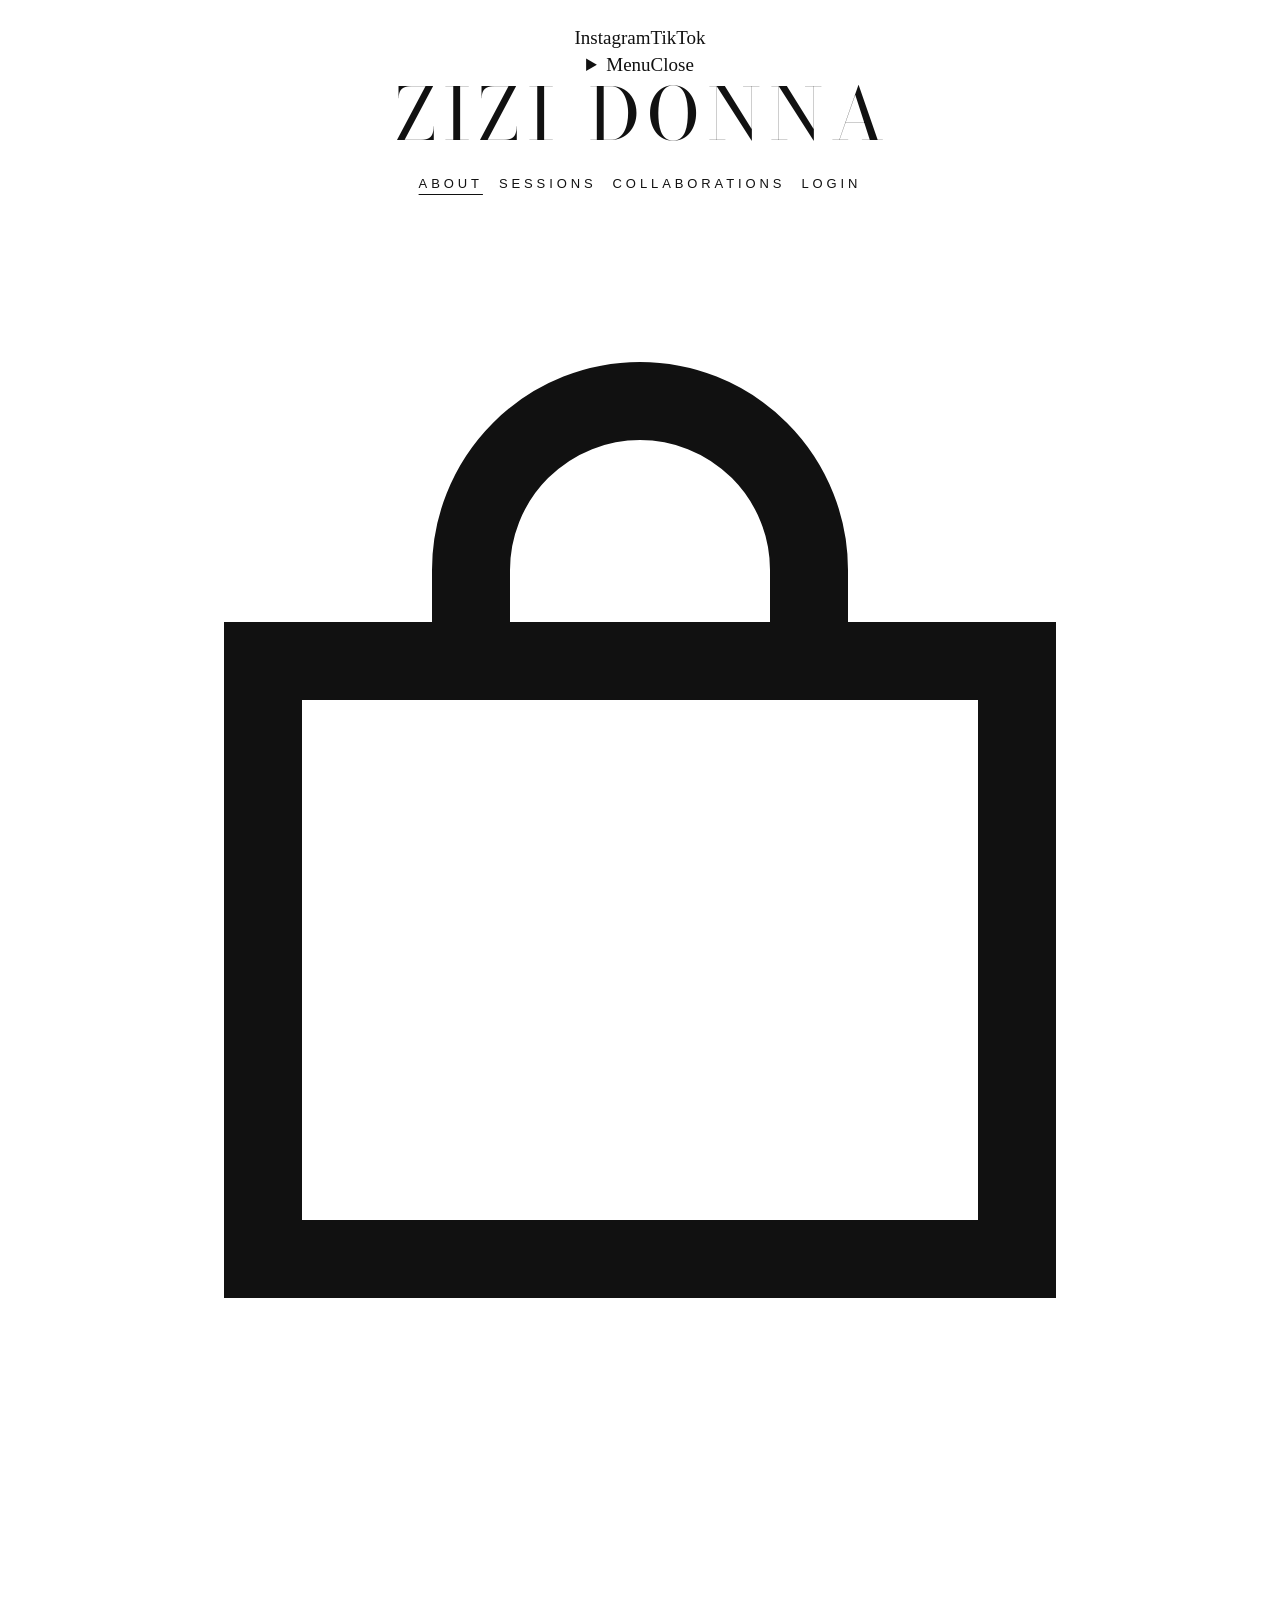
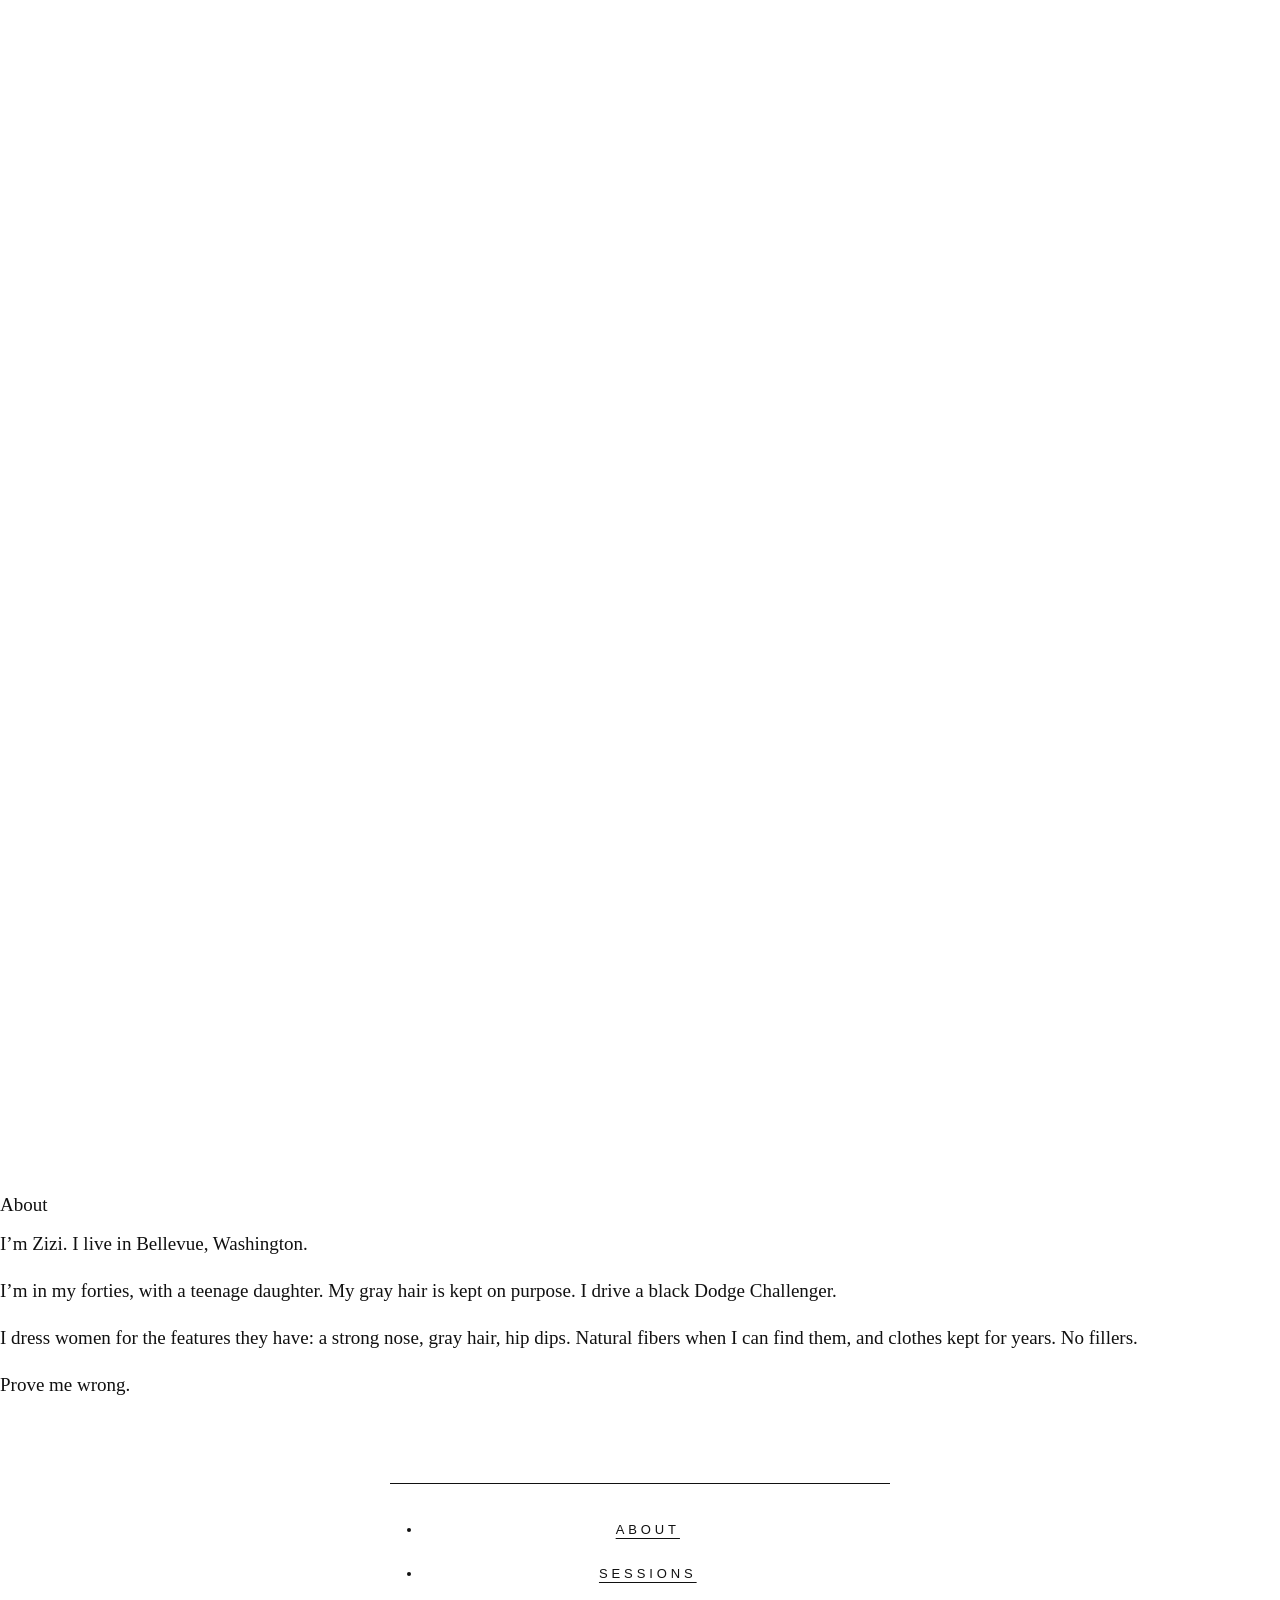
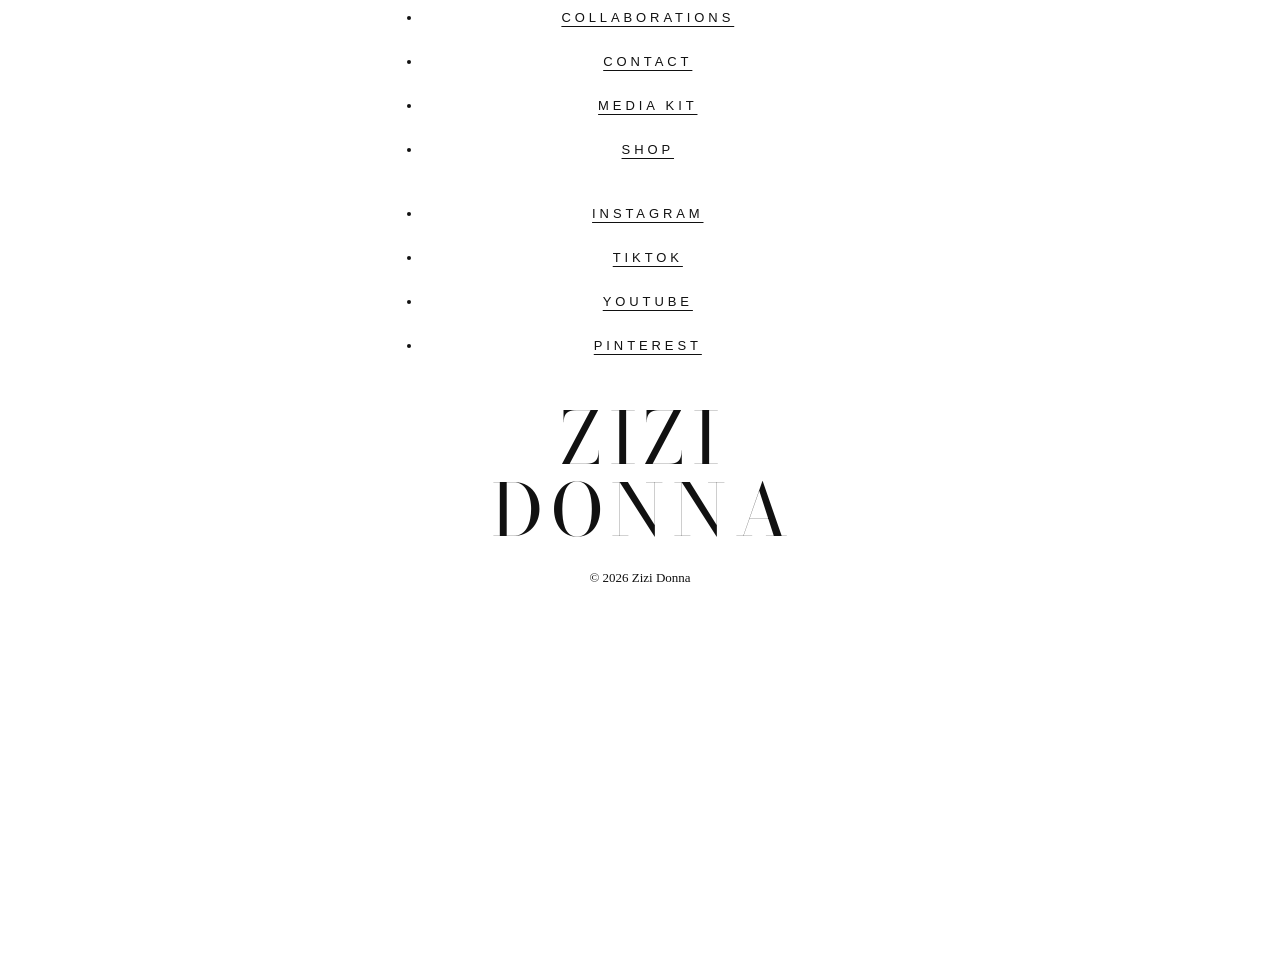
==== commit ac904675: "Add files via upload" ====
--- a/about/index.html
+++ b/about/index.html
@@ -4,45 +4,62 @@
 <meta charset="utf-8">
 <meta name="viewport" content="width=device-width, initial-scale=1">
 <title>About · Zizi Donna</title>
-<meta name="description" content="Zizi Donna. Bellevue, Washington. She dresses women for the features they have. Natural fibers, clothes kept for years, no fillers, no filters.">
+<meta name="description" content="I'm Zizi Donna, in Bellevue, Washington. I dress women for the features they have: a strong nose, gray hair, hip dips.">
 <link rel="canonical" href="https://zizidonna.com/about/">
-<meta property="og:type" content="profile">
+<meta property="og:type" content="website">
 <meta property="og:url" content="https://zizidonna.com/about/">
 <meta property="og:title" content="About · Zizi Donna">
-<meta property="og:description" content="Zizi Donna. Bellevue, Washington. She dresses women for the features they have. Natural fibers, clothes kept for years, no fillers, no filters.">
-<meta property="og:image" content="https://zizidonna.com/assets/img/plate-oatmeal-coat.jpg">
+<meta property="og:description" content="I'm Zizi Donna, in Bellevue, Washington. I dress women for the features they have: a strong nose, gray hair, hip dips.">
+<meta property="og:image" content="https://zizidonna.com/assets/img/og.jpg">
 <link rel="icon" href="/assets/favicon.svg" type="image/svg+xml">
 <link rel="preconnect" href="https://fonts.googleapis.com">
 <link rel="preconnect" href="https://fonts.gstatic.com" crossorigin>
-<link rel="stylesheet" href="https://fonts.googleapis.com/css2?family=Bodoni+Moda:opsz,wght@6..96,400&display=swap">
-<link rel="stylesheet" href="/assets/style.css?v=4">
+<link rel="stylesheet" href="https://fonts.googleapis.com/css2?family=Bodoni+Moda:opsz,wght@6..96,400&amp;text=ZIDONA%20&amp;display=swap">
+<link rel="stylesheet" href="/assets/style.css?v=6">
 </head>
-<body>
+<body class="inner">
 <a class="skip" href="#main">Skip to content</a>
 <header class="site">
+  <nav class="social" aria-label="Social"><a href="https://www.instagram.com/zizidonna" rel="me">Instagram</a><a href="https://www.tiktok.com/@zizidonna" rel="me">TikTok</a></nav>
+  <details class="menu">
+    <summary><span class="when-closed">Menu</span><span class="when-open">Close</span></summary>
+    <div class="panel">
+      <nav aria-label="Menu">
+        <ul><li><a href="https://www.instagram.com/zizidonna" rel="me">Instagram</a></li><li><a href="https://www.tiktok.com/@zizidonna" rel="me">TikTok</a></li></ul>
+        <ul><li><a href="/about/" aria-current="page">About</a></li><li><a href="/sessions/">Sessions</a></li><li><a href="/collaborations/">Collaborations</a></li><li><a href="/contact/">Contact</a></li><li><a class="login" href="/dashboard/">Login</a></li></ul>
+      </nav>
+    </div>
+  </details>
   <a class="logo" href="/">Zizi Donna</a>
-  <nav class="main" aria-label="Main">
-    <span class="row"><a href="/sessions/">Sessions</a><span class="dot" aria-hidden="true">·</span><a href="/guides/">Guides</a><span class="dot" aria-hidden="true">·</span><a href="/cars/">Cars</a><span class="dot" aria-hidden="true">·</span><a href="/letter/">Letter</a><span class="dot" aria-hidden="true">·</span></span><span class="row"><a href="https://shopmy.us/zizidonna" target="_blank" rel="noopener">Shop<span class="vh"> (shopmy.us, opens in a new tab)</span></a><span class="dot" aria-hidden="true">·</span><a href="/brands/">Brands</a><span class="dot" aria-hidden="true">·</span><a class="login" href="/dashboard/">Login</a></span>
-  </nav>
+  <div class="right">
+    <nav class="main" aria-label="Main"><a href="/about/" aria-current="page">About</a><a href="/sessions/">Sessions</a><a href="/collaborations/">Collaborations</a><a class="login" href="/dashboard/">Login</a></nav>
+    <a class="bag" href="https://shopmy.us/zizidonna" target="_blank" rel="noopener"><svg viewBox="0 0 24 24" fill="none" stroke="currentColor" stroke-width="1.5" aria-hidden="true"><path d="M4.75 8.75h14.5v11.5H4.75z"/><path d="M8.75 8.75V7a3.25 3.25 0 0 1 6.5 0v1.75"/></svg><span class="vh">My picks on ShopMy (opens in a new tab)</span></a>
+  </div>
 </header>
 
-<main id="main" class="plate">
-  <figure>
-    <img src="/assets/img/plate-oatmeal-coat.jpg" width="1200" height="1500" alt="Zizi Donna in an oatmeal wool coat with a dark brown leather bucket bag, gray in her hair" fetchpriority="high" decoding="async">
-    <figcaption>
-      <h1 class="label">About</h1>
-      <p>Zizi Donna. Bellevue, Washington.</p>
-      <p>In her forties. A daughter in her teens. Gray hair, kept on purpose. A black Dodge Challenger.</p>
-      <p>She dresses women for the features they have: a strong nose, gray hair, hip dips. Natural fibers before synthetics. Clothes kept for ten years. No fillers; no filters.</p>
-      <p data-todo="about-her-words" hidden></p>
-      <p>Her sign-off: “Prove me wrong.”</p>
-    </figcaption>
-  </figure>
+<main id="main" class="page">
+  <div class="photo">
+      <picture>
+        <source type="image/avif" srcset="/assets/img/oatmeal-coat-600.avif 600w, /assets/img/oatmeal-coat-960.avif 960w, /assets/img/oatmeal-coat-1440.avif 1440w, /assets/img/oatmeal-coat-2000.avif 2000w" sizes="(max-width:759px) 100vw, (max-aspect-ratio:3/2) calc((100vh - 64px) * .8), 50vw">
+        <img src="/assets/img/oatmeal-coat-1440.jpg" srcset="/assets/img/oatmeal-coat-600.jpg 600w, /assets/img/oatmeal-coat-960.jpg 960w, /assets/img/oatmeal-coat-1440.jpg 1440w, /assets/img/oatmeal-coat-2000.jpg 2000w" sizes="(max-width:759px) 100vw, (max-aspect-ratio:3/2) calc((100vh - 64px) * .8), 50vw" width="2000" height="2500" alt="Zizi Donna in an oatmeal wool coat with a dark brown leather bucket bag, gray in her hair" style="object-position:50% 0" fetchpriority="high" decoding="async">
+      </picture>
+  </div>
+  <div class="words">
+    <h1 class="cap">About</h1>
+    <p>I’m Zizi. I live in Bellevue, Washington.</p>
+    <p>I’m in my forties, with a teenage daughter. My gray hair is kept on purpose. I drive a black Dodge Challenger.</p>
+    <p>I dress women for the features they have: a strong nose, gray hair, hip dips. Natural fibers when I can find them, and clothes kept for years. No fillers.</p>
+    <p>Prove me wrong.</p>
+  </div>
 </main>
 
 <footer class="site">
-  <nav aria-label="Footer"><span class="row"><a href="/about/" aria-current="page">About</a><span class="dot" aria-hidden="true">·</span><a href="/contact/">Contact</a><span class="dot" aria-hidden="true">·</span><a href="https://www.instagram.com/zizidonna" rel="me">Instagram</a></span><span class="row"><a href="https://www.tiktok.com/@zizidonna" rel="me">TikTok</a><span class="dot" aria-hidden="true">·</span><a href="https://www.youtube.com/@zizidonna" rel="me">YouTube</a><span class="dot" aria-hidden="true">·</span><a href="https://www.pinterest.com/zizidonna/" rel="me">Pinterest</a></span></nav>
-  <p class="fine">Links earn a commission. © 2026 Zizi Donna</p>
+  <div class="cols">
+    <nav aria-label="Pages"><ul><li><a href="/about/" aria-current="page">About</a></li><li><a href="/sessions/">Sessions</a></li><li><a href="/collaborations/">Collaborations</a></li><li><a href="/contact/">Contact</a></li><li><a href="/media-kit/">Media kit</a></li><li><a href="https://shopmy.us/zizidonna" target="_blank" rel="noopener">Shop<span class="vh"> (ShopMy, opens in a new tab)</span></a></li></ul></nav>
+    <nav aria-label="Follow"><ul><li><a href="https://www.instagram.com/zizidonna" rel="me">Instagram</a></li><li><a href="https://www.tiktok.com/@zizidonna" rel="me">TikTok</a></li><li><a href="https://www.youtube.com/@zizidonna" rel="me">YouTube</a></li><li><a href="https://www.pinterest.com/zizidonna/" rel="me">Pinterest</a></li></ul></nav>
+  </div>
+  <a class="logo" href="/">Zizi Donna</a>
+  <p class="fine">© 2026 Zizi Donna</p>
 </footer>
 </body>
 </html>
